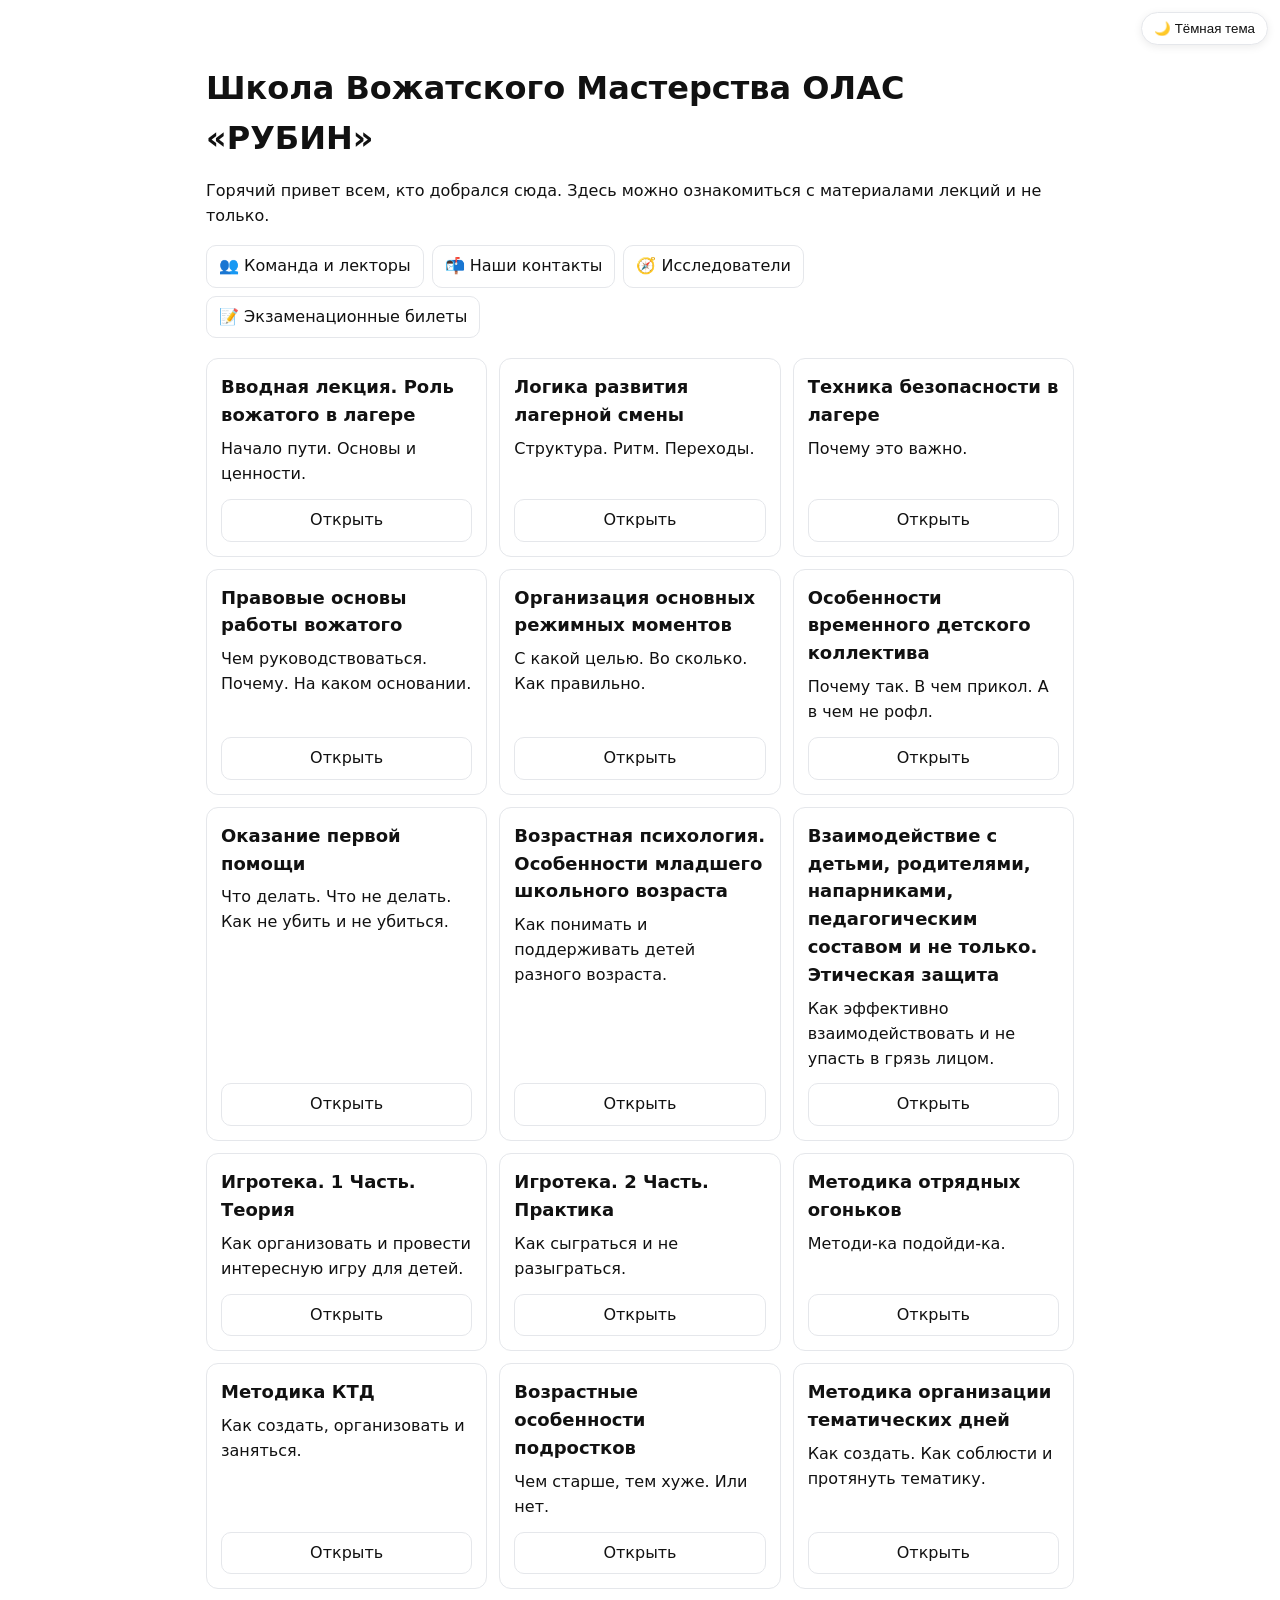
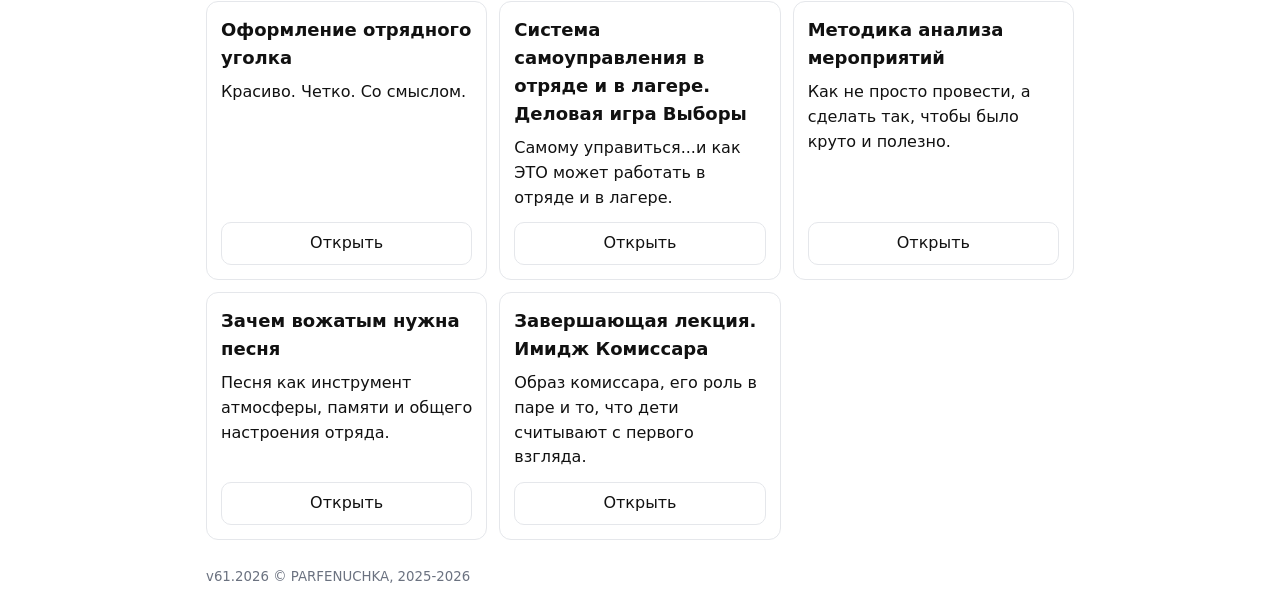
==== index.html @ fd7f1615 "Import base from rbn-lec-proto Code, styles, contacts, team page, one lecture page as a template and" ====
<!-- index.html -->
<!--
Привет, ковёрный взломщик 👋
Если ты читаешь это - значит, нашёл путь быстрее всех.

Напиши Парфенюку Виктору в личные сообщения фразу:
"Код открыт — а сердце ещё нет"

За это ты получишь бонус 😎
-->

<!doctype html>
<html lang="ru">
<head>
  <meta charset="utf-8" />
  <meta name="viewport" content="width=device-width, initial-scale=1" />
  <title>Школа Вожатского Мастерства ОЛАС «РУБИН»</title>
  <link rel="stylesheet" href="style.css" />
</head>
<body>
  <header>
    <h1>Школа Вожатского Мастерства ОЛАС «РУБИН»</h1>
    <p>
      Горячий привет всем, кто добрался сюда. Здесь можно ознакомиться с материалами лекций и не только.
    </p>

    <div class="header-actions">
      <a class="btn btn-secondary" href="lectures/personas.html">
        👥 Команда и лекторы</a>
      <a class="btn btn-secondary" href="contacts.html">
        📬 Наши контакты</a>
      <a class="btn btn-secondary" href="researchers.html">
        🧭 Исследователи</a>
      <a
        class="btn btn-secondary"
        href="exam-tickets.html"
        target="_blank"
        rel="noopener noreferrer"
      >
        📝 Экзаменационные билеты</a>
    </div>
  </header>

  <button id="theme-toggle" aria-label="Переключить тему">🌙 Тёмная тема</button>

  <main id="list" class="grid"></main>

  <footer><small>v61.2026 © PARFENUCHKA, 2025-2026</small></footer>

  <script>
    async function load() {
      try {
        const r = await fetch('lectures.json?v=' + Date.now(), { cache: 'no-store' });
        const data = await r.json();
        const root = document.getElementById('list');
        root.innerHTML = '';

        data.lectures.forEach(L => {
          const el = document.createElement('article');

          // залоченная карточка
          if (L.locked) {
            el.className = 'card card-locked';
            el.innerHTML = `
              <h2>${L.title}</h2>
              <div class="locked-body">
                <p>${L.summary}</p>
              </div>
              <div class="locked-footer">
                <button class="btn locked-btn" type="button" disabled>
                  🔒 Скоро
                </button>
              </div>
            `;
          }
          // открытая карточка
          else {
            el.className = 'card card-clickable';
            // параметр from=index
            const lectureUrlWithParam = L.url + (L.url.includes('?') ? '&' : '?') + 'from=index';
            el.innerHTML = `
              <h2>${L.title}</h2>
              <p>${L.summary}</p>
              <a class="btn" href="${lectureUrlWithParam}">Открыть</a>
            `;

            // делаем кликабельным весь квадратик (кроме самой кнопки/ссылки)
            el.addEventListener('click', (e) => {
              if (e.target.closest('a,button')) return;
              if (L.url) window.location.href = lectureUrlWithParam; // измененный URL
            });
          }

          root.appendChild(el);
        });
      } catch (e) {
        document.getElementById('list').innerHTML =
          '<p>Не удалось загрузить список. Что-то не так)))</p>';
        console.error(e);
      }
    }

    load();
  </script>

  <script src="theme.js" defer></script>
</body>
</html>
---- style.css ----
/* 
Привет, ковёрный взломщик 👋  
Если ты читаешь это - значит, нашёл путь быстрее всех.

Напиши Парфенюку Виктору в личные сообщения фразу:
"Код открыт — а сердце ещё нет"

За это ты получишь бонус 😎
*/

:root { 
  --pad:16px; 
  --border:#e5e7eb; 
}

*{
  box-sizing:border-box;
}

/* базовая раскладка страницы */
body{
  font-family:system-ui,Arial,sans-serif;
  max-width:900px;
  margin:0 auto;
  padding:var(--pad);
  line-height:1.55;
  color:#111;
  background:#fff;
}

/* шапка (главная страница) */
header{
  margin:48px 0 20px; /* чуть выше, чтобы не конфликтовать с кнопкой темы */
}

h1{
  margin:0 0 6px;
}

.grid{
  display:grid;
  grid-template-columns:repeat(auto-fit,minmax(260px,1fr));
  gap:12px;
}

/* карточки лекций на главной: ровная высота и кнопка внизу */
#list > .card{
  display:flex;
  flex-direction:column;
  min-height:100%;
}

#list > .card .btn{
  width:100%;
  justify-content:center;
  margin-top:auto;
}

#list > .card .locked-footer{
  margin-top:auto;
}

/* блок с кнопкой "Команда и лекторы" в шапке */
.header-actions{
  margin-top: 12px;
  display: flex;
  flex-wrap: wrap;
  gap: 8px;
}

/* карточки списка лекций */
.card{
  border:1px solid var(--border);
  border-radius:12px;
  padding:14px;
  background:#fff; 
}
.card h2{
  margin:0 0 8px;
  font-size:18px;
}
.card p{
  margin:0 0 12px; 
  color:#111;
}

/* кнопка */
.btn{
  display:inline-flex;
  align-items:center;
  gap:4px;
  padding:8px 12px;
  border:1px solid var(--border);
  border-radius:10px;
  text-decoration:none;
}
a.btn:link, 
a.btn:visited { 
  color: inherit; 
}

/* тёмная тема — тёмная кнопка */
body.dark .btn-secondary {
  background:#111827;
  color:#f9fafb;
  border-color:transparent;
}


/* нижняя панель с кнопками в лекции */
.lecture-footer{
  display:flex;
  justify-content:space-between;
  align-items:center;
  gap:12px;
  margin-top:16px;
}

/* чтобы кнопки не растягивались / не схлопывались */
.lecture-footer .btn{
  flex-shrink:0;
}

/* кнопка скачивания — чуть более акцентная */
.btn.btn-download{
  background:#111827;
  color:#f9fafb;
  border-color:#111827;
}

/* светлая тема — кнопка "Скачать" светлая */
body:not(.dark) .btn.btn-download {
  background:#ffffff;      /* светлый фон */
  color:#111827;           /* тёмный текст */
  border-color:#e5e7eb;    /* мягкая рамка */
}


body.dark .btn.btn-download{
  background:#f9fafb;
  color:#111827;
  border-color:#f9fafb;
}

footer{
  margin-top:24px;
  color:#6b7280;
}

/* плавающая кнопка темы (десктоп) */
#theme-toggle{
  position: fixed;
  top: 12px;
  right: 12px;
  z-index: 1000;
  padding: 8px 12px;
  border: 1px solid var(--border);
  border-radius: 9999px;
  background: #fff;
  color: #111;
  cursor: pointer;
  box-shadow: 0 2px 8px rgba(0,0,0,.08);
}

/* стили контента лекции */
.content p{
  text-align: justify;
  text-indent: 25px;
  margin: 0 0 12px;
}
.content h1, 
.content h2, 
.content h3, 
.content h4, 
.content h5{
  text-align: center;
  text-indent: 0;
  margin: 16px 0 12px;
  font-size: 20px;
  font-weight: 700;
}
.content ol, 
.content ul{ 
  margin: 0 0 12px 22px; 
}
.content img{
  display:block;
  max-width:100%;
  height:auto;
  margin:16px auto;
  border-radius:8px;
}
.content li {
  text-align: justify;   
  text-indent: 0;        
  margin: 0 0 8px;       
  line-height: 1.6;
}

/* тёмная тема */
body.dark{
  background:#111;
  color:#f3f4f6;
}
body.dark .card{
  background:#1f2937;
  border-color:#374151;
}
body.dark .card p{ 
  color:#e5e7eb; 
}
body.dark a.btn{ 
  border-color:#4b5563; 
  color:#f3f4f6; 
}
body.dark footer{ 
  color:#9ca3af; 
}
body.dark #theme-toggle{
  background: #111;
  color: #f3f4f6;
  border-color: #4b5563;
}

/* открытая карточка (на главной) */
.card-clickable{
  cursor:pointer;
  transition: box-shadow .15s ease, transform .15s ease;
}
.card-clickable:hover{
  box-shadow:0 4px 14px rgba(0,0,0,.08);
  transform:translateY(-1px);
}

/* заблокированная карточка (на главной) */
.card-locked{
  position:relative;
  opacity:0.9;
  overflow:hidden;
}
.card-locked .locked-body{
  filter:blur(3px);
  pointer-events:none;
  user-select:none;
}
.card-locked::after{
  content:"";
  position:absolute;
  inset:0;
  background:linear-gradient(
    to bottom,
    rgba(255,255,255,0.45),
    rgba(255,255,255,0.9)
  );
  pointer-events:none;
}
.card-locked .locked-footer{
  position:relative;
  margin-top:12px;
}
.locked-btn[disabled]{
  cursor:default;
  background:#f3f4f6;
  color:#6b7280;
  border-color:#e5e7eb;
}
body.dark .locked-btn[disabled]{
  background:#1f2937;
  color:#9ca3af;
  border-color:#374151;
}
body.dark .card-locked{
  background:#111827;
}

/* карточка лекции целиком (и лекции, и personas) */
.lecture-card{
  margin-top:56px;      /* стабильный отступ сверху под кнопку темы */
  position:relative;
  padding-top:32px;     /* внутри карточки крестик+заголовок */
}

/* когда карточка висит прямо в body — тот же отступ */
body > .lecture-card{
  margin-top:56px;
}

/* кнопка закрытия карточки лекции (кружочек с крестиком) */
.close-card-btn {
  position: absolute;
  top: 12px;
  right: 12px;
  z-index: 10;

  display: flex;
  align-items: center;
  justify-content: center;

  width: 34px;
  height: 34px;

  border-radius: 9999px;
  background: #fff;
  color: #111;
  border: 1px solid var(--border);
  text-decoration: none;

  cursor: pointer;
  box-shadow: 0 2px 8px rgba(0,0,0,.08);
  transition: background .2s, transform .2s, box-shadow .2s;
}

/* сам крестик в виде svg */
.close-card-btn .close-icon {
  width: 18px;
  height: 18px;
  stroke: currentColor;
  stroke-width: 2;
  stroke-linecap: round;
  pointer-events: none;
}

.close-card-btn:hover {
  background: #f3f4f6;
  transform: scale(1.05);
  box-shadow: 0 4px 14px rgba(0,0,0,.15);
}

body.dark .close-card-btn {
  background:#111827;
  color:#f3f4f6;
  border-color:#374151;
}
body.dark .close-card-btn:hover {
  background:#020617;
}

/* для страниц замка / локального режима */
body.dark {
  --locked-bg: #111827;
  --locked-text: #f3f4f6;
}

/* карточки лекторов */

.person-grid{
  display: flex;
  flex-direction: column;
  gap: 12px;
  margin-bottom: 20px;
}

.person-card{
  display: flex;
  gap: 12px;
  align-items: flex-start;
}

.content .person-photo{
  width: 88px;
  height: 88px;
  min-width: 88px;
  max-width: none;
  margin: 0;
  display: block;
  border-radius: 9999px;
  background: #cbd5e1;
  border: 2px solid rgba(148,163,184,0.22);
  box-shadow: 0 6px 18px rgba(15,23,42,0.08);
  aspect-ratio: 1 / 1;
  object-position: center 20%;
  object-fit: cover;
  flex-shrink: 0;
}

body.dark .content .person-photo{
  background: #334155;
  border-color: #475569;
}

.person-main{
  flex: 1;
}

.person-header-row{
  display: flex;
  flex-wrap: wrap;
  align-items: center;
  gap: 8px;
  margin-bottom: 4px;
}

.person-name{
  margin: 0;
  font-size: 18px;
}

.person-role{
  margin: 2px 0 4px; 
}

/* фикс вертикального ритма в карточке */
.person-main{
  flex: 1;
  display: flex;
  flex-direction: column;
}

/* кнопка раскрытия информации о лекторе — единый стиль */
.person-toggle{
  align-self: flex-start;
  margin-top: 4px;

  padding: 8px 16px;
  border-radius: 9999px;
  border: 1px solid var(--border);

  background: transparent;   /* фон совпадает с карточкой */
  color: inherit;
  font-size: 15px;
  line-height: 1.4;

  cursor: pointer;
}

body.dark .person-toggle{
  background: transparent;
  color: #f9fafb;
  border-color: #4b5563;
}

/* статусные бейджики */
.person-status{
  padding: 2px 8px;
  border-radius: 9999px;
  font-size: 12px;
  line-height: 1.4;
  border: 1px solid var(--border);
}

.person-status--done{
  background: rgba(34,197,94,0.08);
}

.person-status--soon{
  background: rgba(234,179,8,0.08);
}

/* разворачиваемый блок с текстом */
.person-extra{
  max-height: 0;
  overflow: hidden;
  opacity: 0;
  transition: max-height .25s ease, opacity .25s ease, margin-top .25s ease;
}

.person-card--open .person-extra{
  max-height: 400px;
  opacity: 1;
  margin-top: 8px;
}

/* выравнивание кнопки "на главную" внизу */
.person-footer-actions{
  display: flex;
  justify-content: flex-start;
  margin-top: 32px;
}

/* адаптация под тёмную тему */
body.dark .person-status{
  border-color: #4b5563;
}
body.dark .person-status--done{
  background: rgba(34,197,94,0.15);
}
body.dark .person-status--soon{
  background: rgba(234,179,8,0.15);
}

/* мобилка */
@media (max-width: 640px){
  /* кнопку темы уводим вниз */
  #theme-toggle{
    top: auto;
    right: max(12px, env(safe-area-inset-right));
    bottom: max(12px, env(safe-area-inset-bottom));
    left: auto;
    padding: 12px 16px;
    box-shadow: 0 6px 18px rgba(0,0,0,.18);
  }

  /* запас снизу под кнопку темы */
  body{
    padding-bottom: 72px;
  }

  /* шапка ближе к верху, без гигантской полосы на главной */
  header{
    margin: 32px 0 16px;
  }

  /* карточка лекции / personas: ближе к верху на мобилке */
  body > .lecture-card{
    margin-top:16px;
  }

  .lecture-card{
    padding-top:32px;
  }

  /* крестик внутри карточки, сверху чуть отступ */
  .close-card-btn{
    top: 10px;
    right: 10px;
  }

  /* нижние кнопки в лекции - в столбик */
  .lecture-footer{
    flex-direction:column;
    align-items:stretch;
  }
  .lecture-footer .btn{
    justify-content:center;
    width:100%;
  }

  .person-card{
    align-items: flex-start;
  }
  .person-footer-actions{
    flex-direction: column;
    gap: 8px;
  }
}

/* чтобы текст в карточках людей был без абзацного отступа и выровнен влево */
.person-card p{
  text-indent: 0;
  text-align: left;
}

/* кнопка для перехода к лекции внутри карточки */
.person-lecture-btn {
  display: inline-block;
  align-self: flex-start;

  padding: 6px 14px;
  border-radius: 9999px;

  font-size: 15px;
  line-height: 1.4;
  text-decoration: none;

  background: #ffffff;      /* светлый фон */
  color: #111827;           /* тёмный текст */
  border: 1px solid #e5e7eb;

  transition: background .2s, color .2s, border-color .2s;
  margin-top: 6px;
}

.person-lecture-btn:hover {
  background: #e5e7eb;
}

/* тёмная тема */
body.dark .person-lecture-btn {
  background: #1f2937;
  color: #f9fafb;
  border-color: #4b5563;
}

body.dark .person-lecture-btn:hover {
  background: #374151;
}


/* фикс: кнопка темы не перекрывает крестик на contacts.html */
body.contacts-page .close-card-btn{
  top: 18px;
  right: 110px; /* место под #theme-toggle справа */
  z-index: 60;
}
body.contacts-page #theme-toggle{
  z-index: 50;
}

.contacts-grid{
  display:grid;
  grid-template-columns:repeat(auto-fit, minmax(220px, 1fr));
  gap:16px;
  margin:20px 0;
}

.contact-card{
  border:1px solid var(--border);
  border-radius:14px;
  padding:14px;
  background:#fff;
}

body.dark .contact-card{
  background:#1f2937;
  border-color:#374151;
}

.contact-card h3{
  margin:0 0 10px;
  font-size:18px;
  text-align:center;
}

.contact-card p{
  margin:8px 0;
  text-indent:0;     /* убираем «лекционный» абзацный отступ */
  text-align:left;   /* убираем justify как в .content p */
}

/* Ссылки — контрастно в обеих темах + фикс :visited */
.contact-card a,
.contact-card a:visited{
  color:#2563eb; /* светлая тема */
  text-decoration:underline;
  text-underline-offset:3px;
  text-decoration-thickness:1.5px;
  font-weight:600;
}

.contact-card a:hover{
  color:#1d4ed8;
}

body.dark .contact-card a,
body.dark .contact-card a:visited{
  color:#7dd3fc; /* тёмная тема: читаемо */
}

body.dark .contact-card a:hover{
  color:#bae6fd;
}

/* Бейджи TG/VK */
.badge{
  display:inline-flex;
  align-items:center;
  justify-content:center;
  min-width:28px;
  height:18px;
  padding:0 6px;
  margin-right:8px;

  font-size:11px;
  font-weight:800;
  letter-spacing:0.02em;

  border-radius:6px;
  color:#fff;
}

.badge.tg{ background:#229ED9; }
.badge.vk{ background:#0077FF; }

/* muted на тёмной теме — чуть светлее */
body.dark .muted{
  color:#9ca3af;
}
/* contacts: крестик привязываем к карточке, а не к окну */
body.contacts-page .card{
  position: relative;
}

body.contacts-page .close-card-btn{
  position: absolute;
  top: 16px;
  left: 16px;
  right: auto;
}

/* Исследователи — прогресс */

.progress-wrapper{
  margin-top: 10px;
}

.progress-bar{
  width: 100%;
  height: 8px;
  border-radius: 9999px;
  background: #e5e7eb;
  overflow: hidden;
}

.progress-fill{
  height: 100%;
  width: 0%;
  background: #111827;
  transition: width .3s ease;
}

body.dark .progress-bar{
  background: #374151;
}

body.dark .progress-fill{
  background: #f9fafb;
}


.lecture-card{
  position: relative; 
}

.easter-square{
  position: absolute;

  width: 40px;
  height: 40px;

  top: 16px;
  right: 16px;

  opacity: 0;
  z-index: 20;

  cursor: default;
}

.easter-square:hover{
  opacity: 0.04;
  cursor: pointer;
}

body.dark .easter-square:hover{
  opacity: 0.07;
}
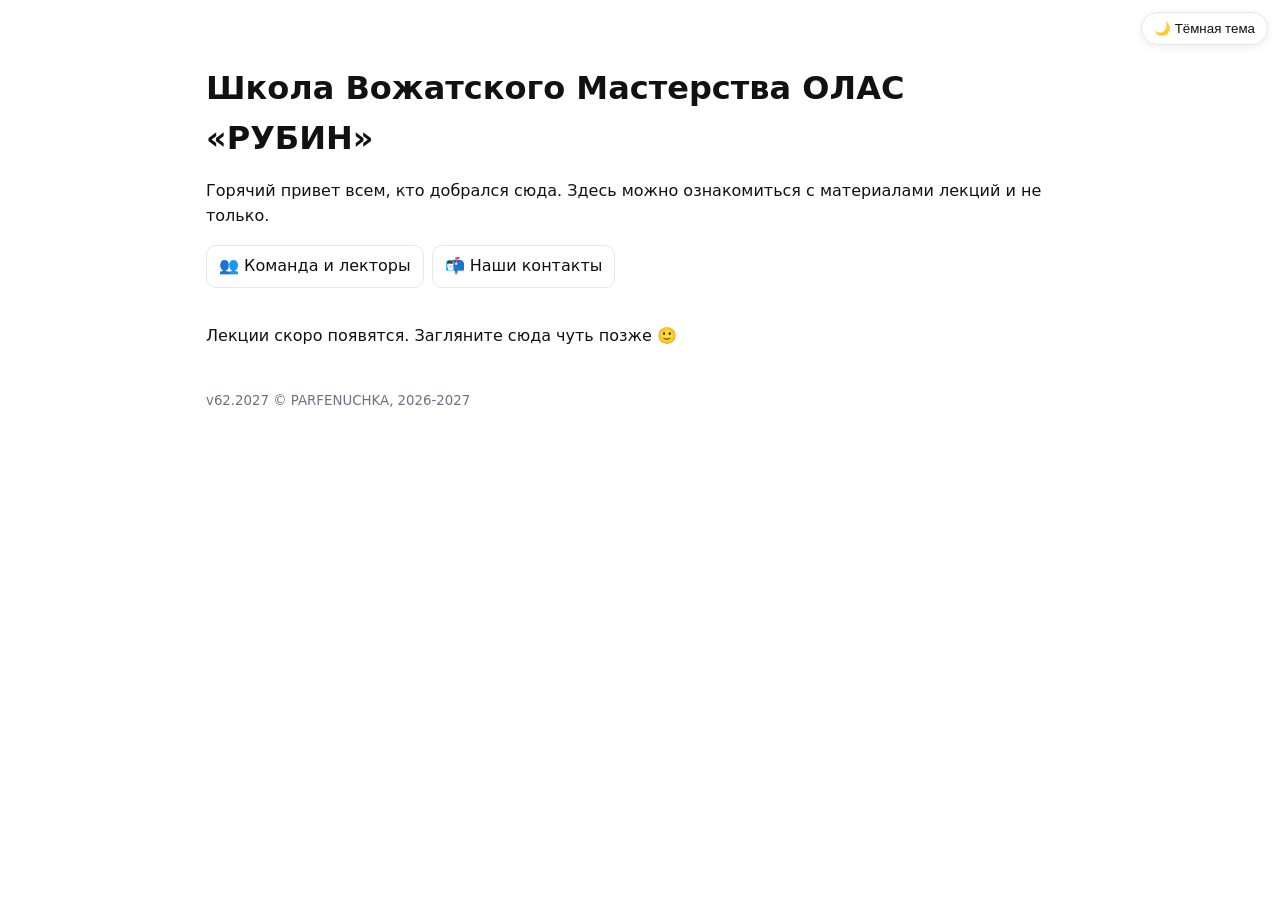
==== commit d7f16a94: "Подготовка основы сайта к сезону 2026-2027 - убраны пасхалки и скрытые стили (easter-square, прогрес" ====
--- a/index.html
+++ b/index.html
@@ -1,14 +1,4 @@
 <!-- index.html -->
-<!--
-Привет, ковёрный взломщик 👋
-Если ты читаешь это - значит, нашёл путь быстрее всех.
-
-Напиши Парфенюку Виктору в личные сообщения фразу:
-"Код открыт — а сердце ещё нет"
-
-За это ты получишь бонус 😎
--->
-
 <!doctype html>
 <html lang="ru">
 <head>
@@ -29,15 +19,6 @@
         👥 Команда и лекторы</a>
       <a class="btn btn-secondary" href="contacts.html">
         📬 Наши контакты</a>
-      <a class="btn btn-secondary" href="researchers.html">
-        🧭 Исследователи</a>
-      <a
-        class="btn btn-secondary"
-        href="exam-tickets.html"
-        target="_blank"
-        rel="noopener noreferrer"
-      >
-        📝 Экзаменационные билеты</a>
     </div>
   </header>
 
@@ -45,7 +26,7 @@
 
   <main id="list" class="grid"></main>
 
-  <footer><small>v61.2026 © PARFENUCHKA, 2025-2026</small></footer>
+  <footer><small>v62.2027 © PARFENUCHKA, 2026-2027</small></footer>
 
   <script>
     async function load() {
@@ -55,7 +36,13 @@
         const root = document.getElementById('list');
         root.innerHTML = '';
 
-        data.lectures.forEach(L => {
+        const lectures = Array.isArray(data.lectures) ? data.lectures : [];
+        if (lectures.length === 0) {
+          root.innerHTML = '<p class="muted">Лекции скоро появятся. Загляните сюда чуть позже 🙂</p>';
+          return;
+        }
+
+        lectures.forEach(L => {
           const el = document.createElement('article');
 
           // залоченная карточка
--- a/style.css
+++ b/style.css
@@ -1,13 +1,3 @@
-/* 
-Привет, ковёрный взломщик 👋  
-Если ты читаешь это - значит, нашёл путь быстрее всех.
-
-Напиши Парфенюку Виктору в личные сообщения фразу:
-"Код открыт — а сердце ещё нет"
-
-За это ты получишь бонус 😎
-*/
-
 :root { 
   --pad:16px; 
   --border:#e5e7eb; 
@@ -99,7 +89,7 @@
   color: inherit; 
 }
 
-/* тёмная тема — тёмная кнопка */
+/* тёмная тема - тёмная кнопка */
 body.dark .btn-secondary {
   background:#111827;
   color:#f9fafb;
@@ -121,14 +111,14 @@
   flex-shrink:0;
 }
 
-/* кнопка скачивания — чуть более акцентная */
+/* кнопка скачивания - чуть более акцентная */
 .btn.btn-download{
   background:#111827;
   color:#f9fafb;
   border-color:#111827;
 }
 
-/* светлая тема — кнопка "Скачать" светлая */
+/* светлая тема - кнопка "Скачать" светлая */
 body:not(.dark) .btn.btn-download {
   background:#ffffff;      /* светлый фон */
   color:#111827;           /* тёмный текст */
@@ -280,7 +270,7 @@
   padding-top:32px;     /* внутри карточки крестик+заголовок */
 }
 
-/* когда карточка висит прямо в body — тот же отступ */
+/* когда карточка висит прямо в body - тот же отступ */
 body > .lecture-card{
   margin-top:56px;
 }
@@ -406,7 +396,7 @@
   flex-direction: column;
 }
 
-/* кнопка раскрытия информации о лекторе — единый стиль */
+/* кнопка раскрытия информации о лекторе - единый стиль */
 .person-toggle{
   align-self: flex-start;
   margin-top: 4px;
@@ -617,7 +607,7 @@
   text-align:left;   /* убираем justify как в .content p */
 }
 
-/* Ссылки — контрастно в обеих темах + фикс :visited */
+/* Ссылки - контрастно в обеих темах + фикс :visited */
 .contact-card a,
 .contact-card a:visited{
   color:#2563eb; /* светлая тема */
@@ -661,7 +651,7 @@
 .badge.tg{ background:#229ED9; }
 .badge.vk{ background:#0077FF; }
 
-/* muted на тёмной теме — чуть светлее */
+/* muted на тёмной теме - чуть светлее */
 body.dark .muted{
   color:#9ca3af;
 }
@@ -677,60 +667,6 @@
   right: auto;
 }
 
-/* Исследователи — прогресс */
-
-.progress-wrapper{
-  margin-top: 10px;
-}
-
-.progress-bar{
-  width: 100%;
-  height: 8px;
-  border-radius: 9999px;
-  background: #e5e7eb;
-  overflow: hidden;
-}
-
-.progress-fill{
-  height: 100%;
-  width: 0%;
-  background: #111827;
-  transition: width .3s ease;
-}
-
-body.dark .progress-bar{
-  background: #374151;
-}
-
-body.dark .progress-fill{
-  background: #f9fafb;
-}
-
-
 .lecture-card{
   position: relative; 
 }
-
-.easter-square{
-  position: absolute;
-
-  width: 40px;
-  height: 40px;
-
-  top: 16px;
-  right: 16px;
-
-  opacity: 0;
-  z-index: 20;
-
-  cursor: default;
-}
-
-.easter-square:hover{
-  opacity: 0.04;
-  cursor: pointer;
-}
-
-body.dark .easter-square:hover{
-  opacity: 0.07;
-}
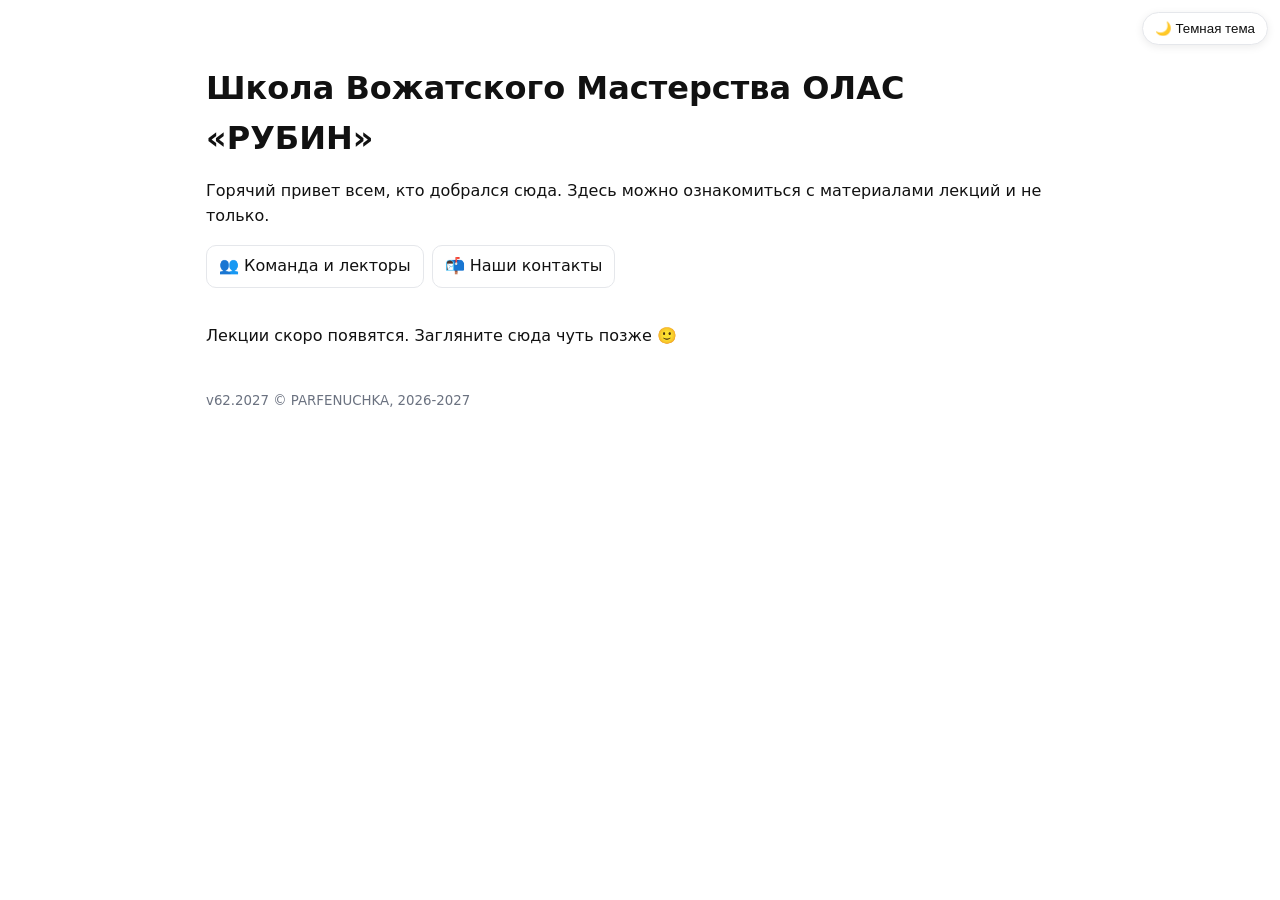
==== commit a9169ed7: "Убраны шаблон лекции, буква е с точками и иконки в README - удален lectures/_template.html, лекций в" ====
--- a/index.html
+++ b/index.html
@@ -22,7 +22,7 @@
     </div>
   </header>
 
-  <button id="theme-toggle" aria-label="Переключить тему">🌙 Тёмная тема</button>
+  <button id="theme-toggle" aria-label="Переключить тему">🌙 Темная тема</button>
 
   <main id="list" class="grid"></main>
 
--- a/style.css
+++ b/style.css
@@ -89,7 +89,7 @@
   color: inherit; 
 }
 
-/* тёмная тема - тёмная кнопка */
+/* темная тема - темная кнопка */
 body.dark .btn-secondary {
   background:#111827;
   color:#f9fafb;
@@ -121,7 +121,7 @@
 /* светлая тема - кнопка "Скачать" светлая */
 body:not(.dark) .btn.btn-download {
   background:#ffffff;      /* светлый фон */
-  color:#111827;           /* тёмный текст */
+  color:#111827;           /* темный текст */
   border-color:#e5e7eb;    /* мягкая рамка */
 }
 
@@ -187,7 +187,7 @@
   line-height: 1.6;
 }
 
-/* тёмная тема */
+/* темная тема */
 body.dark{
   background:#111;
   color:#f3f4f6;
@@ -457,7 +457,7 @@
   margin-top: 32px;
 }
 
-/* адаптация под тёмную тему */
+/* адаптация под темную тему */
 body.dark .person-status{
   border-color: #4b5563;
 }
@@ -543,7 +543,7 @@
   text-decoration: none;
 
   background: #ffffff;      /* светлый фон */
-  color: #111827;           /* тёмный текст */
+  color: #111827;           /* темный текст */
   border: 1px solid #e5e7eb;
 
   transition: background .2s, color .2s, border-color .2s;
@@ -554,7 +554,7 @@
   background: #e5e7eb;
 }
 
-/* тёмная тема */
+/* темная тема */
 body.dark .person-lecture-btn {
   background: #1f2937;
   color: #f9fafb;
@@ -623,7 +623,7 @@
 
 body.dark .contact-card a,
 body.dark .contact-card a:visited{
-  color:#7dd3fc; /* тёмная тема: читаемо */
+  color:#7dd3fc; /* темная тема: читаемо */
 }
 
 body.dark .contact-card a:hover{
@@ -651,7 +651,7 @@
 .badge.tg{ background:#229ED9; }
 .badge.vk{ background:#0077FF; }
 
-/* muted на тёмной теме - чуть светлее */
+/* muted на темной теме - чуть светлее */
 body.dark .muted{
   color:#9ca3af;
 }
